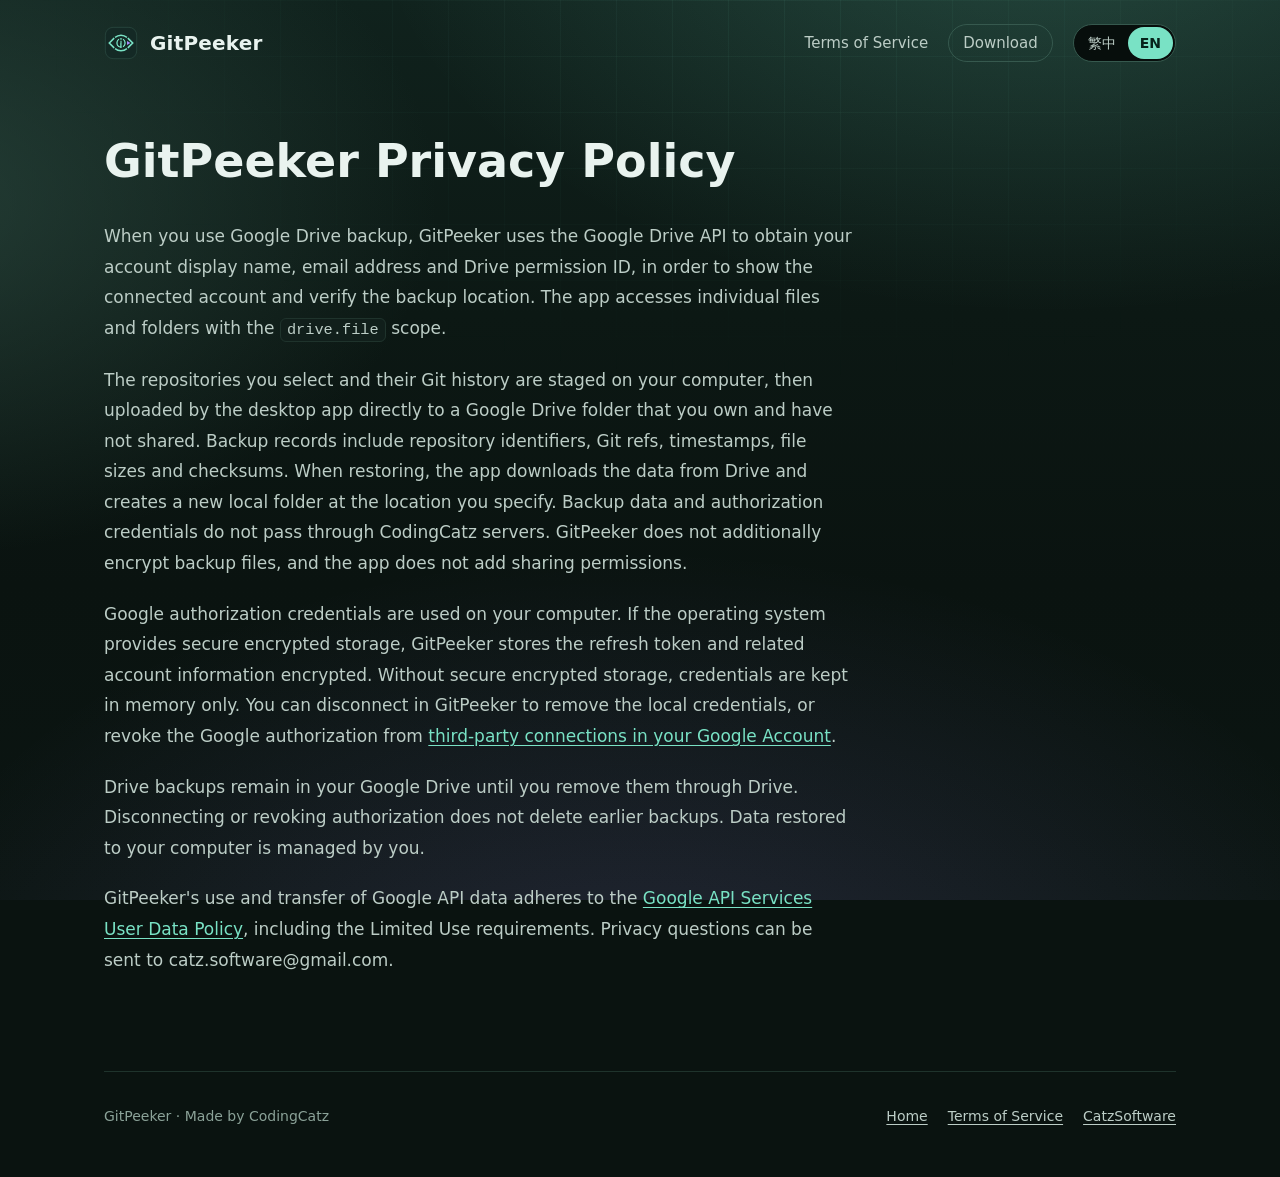
==== docs/privacy/index.html @ ed902996 "1.0.0 上線" ====
<!doctype html>
<html lang="zh-Hant-TW">
<head>
<meta charset="utf-8">
<meta name="viewport" content="width=device-width, initial-scale=1">
<title>GitPeeker 隱私權政策 · CatzSoftware</title>
<meta name="description" content="GitPeeker 桌面版下載與 Google Drive 備份說明">
<meta name="theme-color" content="#0a1310">
<link rel="icon" href="../icon.svg" type="image/svg+xml">
<link rel="stylesheet" href="../style.css">
</head>
<body>
<div class="wrap">
  <header class="top">
    <a class="brand" href="../" aria-label="GitPeeker 首頁"><img src="../icon.svg" alt="" width="34" height="34">GitPeeker</a>
    <nav aria-label="頁首連結">
      <a href="../terms/">服務條款</a>
      <a class="top-link" href="../#get">下載</a>
      <span class="lang" role="group" aria-label="語言">
        <button type="button" lang="zh-Hant" data-lang="zh-Hant" aria-pressed="true">繁中</button>
        <button type="button" lang="en" data-lang="en" aria-pressed="false">EN</button>
      </span>
    </nav>
  </header>
  <main class="doc">
    <h1>GitPeeker 隱私權政策</h1>
    <p data-i18n-html>使用 Google Drive 備份時，GitPeeker 透過 Google Drive API 取得帳號顯示名稱、電子郵件和 Drive 權限識別碼，用於顯示已連接的帳號並核對備份位置。程式以 <code>drive.file</code> 權限存取個別檔案與資料夾。</p>
    <p>你選取的儲存庫及 Git 歷史會暫存在本機，接著由桌面程式直接上傳到你擁有且未共用的 Google Drive 資料夾。備份紀錄包含儲存庫識別資訊、Git refs、時間、檔案大小與校驗值。還原時，程式從 Drive 下載資料，在你指定的位置建立新的本機目錄。備份資料與授權憑證不經 CodingCatz 的伺服器。備份檔案未由 GitPeeker 另行加密，程式也不會新增共用權限。</p>
    <p data-i18n-html>Google 授權憑證在本機使用。若作業系統提供安全的加密儲存，GitPeeker 會加密保存更新憑證及相關帳號資訊。沒有安全的加密儲存時，憑證只保留在記憶體。你可在 GitPeeker 解除連線以移除本機授權憑證，或從 <a href="https://myaccount.google.com/connections">Google 帳戶的第三方連線</a>撤銷 Google 授權。</p>
    <p>Drive 備份會保留在你的 Google Drive，直到你透過 Drive 移除它們。解除連線或撤銷授權不會刪除先前的備份。還原到本機的資料由你管理。</p>
    <p data-i18n-html>GitPeeker 對 Google API 資料的使用與移轉遵循 <a href="https://developers.google.com/terms/api-services-user-data-policy">Google API Services User Data Policy</a>，包括 Limited Use 要求。隱私問題可寄至 catz.software@gmail.com。</p>
  </main>
  <footer>
    <span>GitPeeker · CodingCatz 製作</span>
    <nav aria-label="頁尾連結">
      <a href="../">首頁</a>
      <a href="../terms/">服務條款</a>
      <a href="https://github.com/CatzSoftware">CatzSoftware</a>
    </nav>
  </footer>
</div>
<script src="../i18n.js"></script>
</body>
</html>
---- docs/style.css ----
/* GitPeeker 公開頁共用樣式：首頁、隱私權政策、服務條款三頁都讀這一份。 */
:root {
  --bg: #0a1310;
  --bg-raise: #111f1b;
  --bg-sunk: #070e0c;
  --line: #1f332c;
  --line-strong: #36594e;
  --ink: #e9f3ef;
  --ink-soft: #bccdc6;
  --muted: #8ba298;
  --mint: #79e2c5;
  --mint-dark: #06231b;
  --violet: #a78bfa;
  --violet-ink: #c9b8ff;
  --mono: ui-monospace, "Cascadia Code", "SF Mono", Consolas, "Liberation Mono", monospace;
  --sans: "PingFang TC", "Noto Sans TC", "Microsoft JhengHei", system-ui, sans-serif;
  --ease-out: cubic-bezier(0.22, 1, 0.36, 1);
}
* { box-sizing: border-box; }
html { color-scheme: dark; }
body {
  margin: 0;
  color: var(--ink);
  background-color: var(--bg);
  background-image:
    radial-gradient(1100px 680px at 82% -12%, rgba(121, 226, 197, 0.2), transparent 62%),
    radial-gradient(900px 600px at -8% 22%, rgba(54, 89, 78, 0.55), transparent 60%),
    radial-gradient(1200px 760px at 50% 116%, rgba(167, 139, 250, 0.16), transparent 65%),
    linear-gradient(180deg, #10221d 0%, #0c1814 35%, var(--bg) 65%, #0b1512 100%);
  background-attachment: fixed;
  font: 17px/1.8 var(--sans);
  -webkit-font-smoothing: antialiased;
}
/* 細網格：只在頁首附近看得到，往下淡出 */
body::before {
  content: "";
  position: fixed;
  inset: 0;
  pointer-events: none;
  background-image:
    linear-gradient(rgba(121, 226, 197, 0.06) 1px, transparent 1px),
    linear-gradient(90deg, rgba(121, 226, 197, 0.06) 1px, transparent 1px);
  background-size: 56px 56px;
  mask-image: radial-gradient(1000px 520px at 60% 0%, #000 0%, transparent 75%);
  -webkit-mask-image: radial-gradient(1000px 520px at 60% 0%, #000 0%, transparent 75%);
}
a { color: var(--mint); text-underline-offset: 0.2em; }
:focus-visible { outline: 2px solid var(--mint); outline-offset: 3px; border-radius: 6px; }
[hidden] { display: none !important; }
.wrap { position: relative; max-width: 1120px; margin: 0 auto; padding: 0 24px; }
.sr-only { position: absolute; width: 1px; height: 1px; overflow: hidden; clip: rect(0 0 0 0); white-space: nowrap; }
code, kbd { font-family: var(--mono); }
code { font-size: 0.9em; padding: 0.12em 0.4em; border-radius: 6px; background: var(--bg-raise); border: 1px solid var(--line); }
kbd {
  font-weight: 600; font-size: 13px; line-height: 1; padding: 4px 7px; border-radius: 6px;
  border: 1px solid var(--line-strong); border-bottom-width: 2px; background: var(--bg-sunk); color: var(--ink);
}

/* ── 頁首 ── */
.top { display: flex; align-items: center; justify-content: space-between; gap: 16px; padding: 24px 0; }
.brand { display: flex; align-items: center; gap: 12px; text-decoration: none; color: var(--ink); font-weight: 700; font-size: 20px; letter-spacing: 0.01em; }
.brand img { width: 34px; height: 34px; }
.top nav { display: flex; align-items: center; gap: 20px; }
.top nav a { color: var(--ink-soft); text-decoration: none; font-size: 15px; }
.top nav a:hover { color: var(--ink); }
/* 下載鈕與語系切換同高：兩者都用這個高度，不各自靠內距撐 */
.top nav a.top-link, .lang { height: 38px; box-sizing: border-box; display: inline-flex; align-items: center; }
.top nav a.top-link { padding: 0 14px; border: 1px solid var(--line-strong); border-radius: 999px; }
.top nav a.top-link:hover { border-color: var(--mint); }
.lang { padding: 2px; border: 1px solid var(--line-strong); border-radius: 999px; background: var(--bg-sunk); }
.lang button { height: 100%; padding: 0 12px; border: 0; border-radius: 999px; background: none; color: var(--ink-soft); font: inherit; font-size: 14px; line-height: 1.2; white-space: nowrap; cursor: pointer; }
.lang button[aria-pressed="true"] { background: var(--mint); color: var(--mint-dark); font-weight: 600; }
.lang button:not([aria-pressed="true"]):hover { color: var(--ink); }
.lang button:focus-visible { outline: 2px solid var(--mint); outline-offset: 2px; }

/* ── 主視覺 ── */
.hero { display: grid; grid-template-columns: 1fr 1.1fr; gap: 56px; align-items: center; padding: 64px 0 96px; }
.hero h1 { margin: 0; font-size: clamp(36px, 5.2vw, 64px); line-height: 1.15; letter-spacing: -0.01em; font-weight: 800; text-wrap: balance; }
.hero h1 em { font-style: normal; color: var(--mint); }
/* 英文標題字母多，縮一級才能維持兩行 */
html[lang="en"] .hero h1 { font-size: clamp(32px, 4.4vw, 60px); }
.hero p { margin: 24px 0 0; font-size: 19px; color: var(--ink-soft); max-width: 32em; text-wrap: pretty; }
.cta { display: flex; flex-wrap: wrap; align-items: center; gap: 12px 16px; margin-top: 40px; }
.btn {
  display: inline-flex; align-items: center; gap: 10px;
  min-height: 48px; padding: 0 22px;
  border-radius: 10px; font: inherit; font-size: 16px; font-weight: 700;
  border: 1px solid transparent; text-decoration: none; cursor: pointer;
  transition: background-color 200ms var(--ease-out), border-color 200ms var(--ease-out), color 200ms var(--ease-out);
}
.btn svg { width: 18px; height: 18px; }
.btn-primary { background: var(--mint); color: var(--mint-dark); }
.btn-primary:hover { background: #9aecd5; }
.btn-ghost { background: transparent; color: var(--ink-soft); border-color: var(--line-strong); }
.btn-ghost:hover { color: var(--ink); border-color: var(--mint); }
.hero .platforms { margin-top: 18px; font-size: 15px; color: var(--muted); }

/* 主視覺的視窗示範：左邊檔案、右邊預覽 */
.stage {
  border: 1px solid var(--line-strong);
  border-radius: 16px;
  background: linear-gradient(180deg, rgba(20, 41, 37, 0.94), rgba(10, 19, 16, 0.97));
  box-shadow: 0 30px 80px -30px rgba(0, 0, 0, 0.8);
  overflow: hidden;
}
.stage-bar { display: flex; align-items: center; gap: 8px; padding: 12px 16px; border-bottom: 1px solid var(--line); color: var(--muted); font-size: 13px; }
.stage-bar b { width: 10px; height: 10px; border-radius: 50%; background: var(--line-strong); }
.stage-bar span { margin-left: 8px; font-family: var(--mono); }
.stage-body { display: grid; grid-template-columns: 200px minmax(0, 1fr); min-height: 304px; }
.tree { display: grid; align-content: start; gap: 2px; padding: 12px 8px; border-right: 1px solid var(--line); }
.tree button {
  min-height: 40px; padding: 0 12px; border: 0; border-radius: 8px;
  font: 500 14px/1.3 var(--mono); text-align: left; color: var(--ink-soft); background: transparent; cursor: pointer;
  overflow-wrap: anywhere;
  transition: background-color 200ms var(--ease-out), color 200ms var(--ease-out);
}
.tree button:hover { color: var(--ink); background: rgba(121, 226, 197, 0.07); }
.tree button[aria-pressed="true"] { color: var(--mint); background: rgba(121, 226, 197, 0.14); }
.pane { padding: 24px; min-width: 0; }
.stage-foot { padding: 14px 24px; border-top: 1px solid var(--line); color: var(--muted); font-size: 14px; }

/* 示範裡的假內容：文件、網站、圖表、影片 */
.pv-title { margin: 0 0 10px; font-size: 22px; font-weight: 800; line-height: 1.3; }
.pv p { margin: 0 0 10px; font-size: 15px; line-height: 1.7; color: var(--ink-soft); }
.pv ul { margin: 0; padding-left: 1.2em; font-size: 15px; line-height: 1.9; color: var(--ink-soft); }
.pv-nav { display: flex; align-items: center; gap: 16px; padding-bottom: 12px; margin-bottom: 20px; border-bottom: 1px solid var(--line); font-size: 13px; color: var(--muted); }
.pv-nav b { margin-right: auto; font-size: 15px; color: var(--ink); }
.pv-chip { display: inline-block; margin-top: 6px; padding: 6px 14px; border-radius: 8px; font-size: 14px; font-weight: 700; background: var(--violet); color: #170d33; }
.pv-flow { display: block; width: 100%; max-width: 360px; height: auto; margin: 4px auto 12px; }
.pv-flow rect { fill: var(--bg-raise); stroke: var(--line-strong); }
.pv-flow rect.on { stroke: var(--mint); }
.pv-flow text { fill: var(--ink); font: 600 14px var(--sans); text-anchor: middle; }
.pv-flow path { fill: none; stroke: var(--muted); stroke-width: 1.5; }
.pv-flow polygon { fill: var(--muted); }
.pv-screen { display: grid; place-items: center; aspect-ratio: 16 / 9; max-height: 170px; width: 100%; border-radius: 10px; border: 1px solid var(--line); background: var(--bg-sunk); }
.pv-screen svg { width: 44px; height: 44px; fill: var(--mint); }
.pv-seek { height: 4px; margin: 14px 0 10px; border-radius: 2px; background: var(--line-strong); }
.pv-seek i { display: block; width: 34%; height: 100%; border-radius: 2px; background: var(--mint); }

/* ── 段落 ── */
.block { padding: 96px 0; }
.block-hero { padding: 0; }
.sec-head { max-width: 40em; margin-bottom: 48px; }
.sec-head h2 { margin: 0; font-size: clamp(28px, 3.4vw, 40px); line-height: 1.25; font-weight: 800; text-wrap: balance; }
.sec-head p { margin: 16px 0 0; color: var(--ink-soft); }
.tag { margin-left: 10px; padding: 3px 10px; border-radius: 999px; border: 1px solid var(--line-strong); font-size: 14px; font-weight: 600; color: var(--violet-ink); vertical-align: 0.3em; white-space: nowrap; }

/* ── 三個核心體驗：三欄並排，示範框對齊在下方 ── */
.rows { display: grid; grid-template-columns: repeat(3, minmax(0, 1fr)); grid-template-rows: auto auto; column-gap: 32px; row-gap: 24px; }
.row { display: grid; grid-row: span 2; grid-template-rows: subgrid; row-gap: 24px; }
.row h3 { margin: 0; font-size: 24px; line-height: 1.35; text-wrap: balance; }
.row p { margin: 12px 0 0; color: var(--ink-soft); }
.demo {
  margin: 0;
  border: 1px solid var(--line);
  border-radius: 14px;
  background: rgba(8, 16, 13, 0.75);
  padding: 22px 24px;
  display: grid; gap: 14px; align-content: start;
}
.step { display: grid; grid-template-columns: 78px 1fr; gap: 12px; align-items: baseline; }
.step dt { color: var(--muted); font-size: 14px; }
.step dd { margin: 0; font: 600 16px/1.6 var(--mono); color: var(--ink); overflow-wrap: anywhere; }
.step dd.say { font-family: var(--sans); font-size: 18px; }
.step dd .hit { color: var(--mint); }

/* ── 同一個檔的三種看法：可以真的切 ── */
.domain {
  display: grid; grid-template-columns: 0.9fr 1.1fr; gap: 48px; align-items: start;
  padding: 40px; border-radius: 20px;
  border: 1px solid var(--line-strong);
  background:
    radial-gradient(600px 300px at 100% 0%, rgba(167, 139, 250, 0.14), transparent 70%),
    linear-gradient(160deg, rgba(29, 86, 71, 0.5), rgba(10, 19, 16, 0.92) 60%);
}
.domain h2 { margin: 0; font-size: clamp(28px, 3.2vw, 38px); line-height: 1.25; font-weight: 800; text-wrap: balance; }
.domain p { margin: 16px 0 0; color: var(--ink-soft); }
.switch { display: inline-flex; padding: 4px; margin-top: 28px; border-radius: 12px; border: 1px solid var(--line-strong); background: var(--bg-sunk); }
.switch button {
  min-height: 44px; padding: 0 20px; border: 0; border-radius: 9px;
  font: inherit; font-size: 16px; font-weight: 700; color: var(--muted); background: transparent; cursor: pointer;
  transition: background-color 200ms var(--ease-out), color 200ms var(--ease-out);
}
.switch button[aria-pressed="true"] { background: var(--mint); color: var(--mint-dark); }
.switch button:not([aria-pressed="true"]):hover { color: var(--ink); }
.hint { margin-top: 14px; color: var(--muted); font-size: 14px; }
.view { border: 1px solid var(--line); border-radius: 14px; background: rgba(8, 16, 13, 0.8); overflow: hidden; }
.view-bar { padding: 10px 18px; border-bottom: 1px solid var(--line); font: 500 13px/1.4 var(--mono); color: var(--muted); }
.view-body { padding: 22px 24px; min-height: 236px; }
.view-body ol, .view-body pre { margin: 0; font: 500 15px/1.9 var(--mono); color: var(--ink-soft); white-space: pre-wrap; overflow-wrap: anywhere; }
.view-body ol { padding-left: 2.4em; }
.view-body ol li::marker { color: var(--muted); }

/* ── 其他功能：清單，不是卡片 ── */
.plain { display: grid; grid-template-columns: repeat(2, minmax(0, 1fr)); column-gap: 56px; margin: 0; }
.plain > div { padding: 24px 0; border-top: 1px solid var(--line); }
.plain dt { font-size: 19px; font-weight: 700; }
.plain dd { margin: 6px 0 0; color: var(--ink-soft); }

/* ── 放心用 ── */
.trust { display: grid; grid-template-columns: repeat(3, minmax(0, 1fr)); border-top: 1px solid var(--line-strong); border-bottom: 1px solid var(--line-strong); }
.trust > div { padding: 32px 28px 32px 0; }
.trust > div + div { padding-left: 28px; border-left: 1px solid var(--line); }
.trust strong { display: block; font-size: 20px; margin-bottom: 6px; }
.trust p { margin: 0; color: var(--ink-soft); font-size: 16px; }
.trust-wrap { margin-top: 48px; }

/* ── Google Drive 備份 ── */
.backup { display: grid; grid-template-columns: 1fr 1fr; gap: 56px; align-items: start; }
.backup h2 { margin: 0; font-size: clamp(28px, 3.4vw, 40px); line-height: 1.25; font-weight: 800; text-wrap: balance; }
.backup p { margin: 16px 0 0; color: var(--ink-soft); }
.grid-table { width: 100%; border-collapse: collapse; }
.grid-table th { text-align: left; color: var(--muted); font-size: 13px; font-weight: 600; padding: 0 12px 10px; }
.grid-table td { padding: 14px 12px; border-top: 1px solid var(--line); vertical-align: baseline; }
.grid-table td:first-child { font-weight: 700; }
.grid-table td + td { color: var(--ink-soft); }
.grid-table a:not([href]) { color: inherit; }
.grid-table tr.mine td { background: rgba(121, 226, 197, 0.08); }
.grid-table .you { margin-left: 8px; font-size: 13px; font-weight: 600; color: var(--mint); white-space: nowrap; }

/* ── 下載 ── */
.block-end { padding: 0; }
.get { text-align: center; padding: 112px 0 96px; }
.get img.big { width: 72px; height: 72px; }
.get h2 { margin: 20px 0 0; font-size: clamp(30px, 4vw, 48px); line-height: 1.2; font-weight: 800; }
.get p { margin: 14px auto 0; color: var(--ink-soft); max-width: 34em; }
.get .grid-table { max-width: 720px; margin: 32px auto 0; text-align: left; }
.get .cta { justify-content: center; margin-top: 32px; }
.get .note { font-size: 14px; color: var(--muted); max-width: 44em; }

footer { display: flex; flex-wrap: wrap; justify-content: space-between; gap: 8px 24px; padding: 32px 0 48px; border-top: 1px solid var(--line); color: var(--muted); font-size: 14px; }
footer nav { display: flex; flex-wrap: wrap; gap: 8px 20px; }
footer a { color: var(--ink-soft); }

/* ── 隱私權政策、服務條款：單欄文件 ── */
.doc { max-width: 44em; padding: 48px 0 96px; }
.doc h1 { margin: 0; font-size: clamp(30px, 4.4vw, 46px); line-height: 1.2; font-weight: 800; text-wrap: balance; }
.doc p { margin: 20px 0 0; color: var(--ink-soft); }
.doc h1 + p { margin-top: 32px; }

/* ── 一屏一塊：夠寬也夠高的視窗每塊剛好一屏並吸附；手機與矮視窗照常捲動 ── */
@media (min-width: 901px) and (min-height: 640px) {
  html.paged { scroll-snap-type: y mandatory; }
  .block {
    min-height: 100vh; min-height: 100dvh;
    display: flex; flex-direction: column; justify-content: center;
    padding: 48px 0;
    scroll-snap-align: start; scroll-snap-stop: always;
  }
  .block-hero, .block-end { padding: 0; justify-content: flex-start; }
  .block-hero .hero { flex: 1; padding: 24px 0 64px; }
  .block-end .get { flex: 1; display: flex; flex-direction: column; align-items: center; justify-content: center; padding: 32px 0; }
  .block-more .sec-head { margin-bottom: 28px; }
  .block-more .plain > div { padding: 18px 0; }
  .block-more .trust-wrap { margin-top: 32px; }
  .block-more .trust > div { padding-top: 24px; padding-bottom: 24px; }
}
/* 筆電扣掉瀏覽器工具列常只剩 700 上下，內容最多的兩塊再收一次間距 */
@media (min-width: 901px) and (min-height: 640px) and (max-height: 799px) {
  .block-more { padding: 24px 0; }
  .block-more .sec-head { margin-bottom: 20px; }
  .block-more .plain > div { padding: 12px 0; }
  .block-more .trust-wrap { margin-top: 20px; }
  .block-more .trust > div { padding-top: 16px; padding-bottom: 16px; }
  .block-end .get { padding: 16px 0; }
  .get img.big { width: 56px; height: 56px; }
  .get h2 { margin-top: 12px; }
  .get .grid-table { margin-top: 20px; }
  .get .grid-table td { padding-top: 10px; padding-bottom: 10px; }
  .get .cta { margin-top: 20px; }
}
@media (min-width: 901px) and (min-height: 640px) and (prefers-reduced-motion: no-preference) {
  html.paged { scroll-behavior: smooth; }
}
/* 手機與矮視窗：一塊常比一屏高，只在接近開頭時對齊，捲到中間照常停住 */
@media (max-width: 900px), (max-height: 639px) {
  html.paged { scroll-snap-type: y proximity; }
  .block { scroll-snap-align: start; }
}

@media (max-width: 900px) {
  .hero, .domain, .backup { grid-template-columns: 1fr; }
  .hero { padding: 32px 0 72px; gap: 40px; }
  .rows { grid-template-columns: 1fr; grid-template-rows: none; row-gap: 56px; }
  .row { grid-row: auto; grid-template-rows: none; }
  .domain { padding: 28px 20px; gap: 32px; }
  .backup { gap: 32px; }
  .plain { grid-template-columns: 1fr; }
  .trust { grid-template-columns: 1fr; }
  .trust > div, .trust > div + div { padding: 24px 0; border-left: 0; }
  .trust > div + div { border-top: 1px solid var(--line); }
  .block { padding: 72px 0; }
  .block-hero, .block-end { padding: 0; }
  .get { padding: 72px 0; }
}
@media (max-width: 560px) {
  .wrap { padding: 0 16px; }
  .top nav a:not(.top-link) { display: none; }
  .top { gap: 12px; }
  .top nav { gap: 8px; }
  .top nav a.top-link { padding: 0 10px; font-size: 14px; }
  .lang button { padding: 0 8px; font-size: 13px; }
  .stage-body { grid-template-columns: 1fr; min-height: 0; }
  .tree { grid-template-columns: repeat(2, minmax(0, 1fr)); border-right: 0; border-bottom: 1px solid var(--line); }
  .tree button { min-height: 44px; }
  .pane { padding: 20px 16px; min-height: 250px; }
  .step { grid-template-columns: 1fr; gap: 2px; }
  .switch { display: flex; }
  .switch button { flex: 1; padding: 0 10px; }
  .view-body { padding: 18px 16px; }
  .grid-table th, .grid-table td { padding-left: 6px; padding-right: 6px; }
  .get .grid-table { font-size: 15px; }
}
@media (prefers-reduced-motion: reduce) {
  .btn, .tree button, .switch button { transition: none; }
}
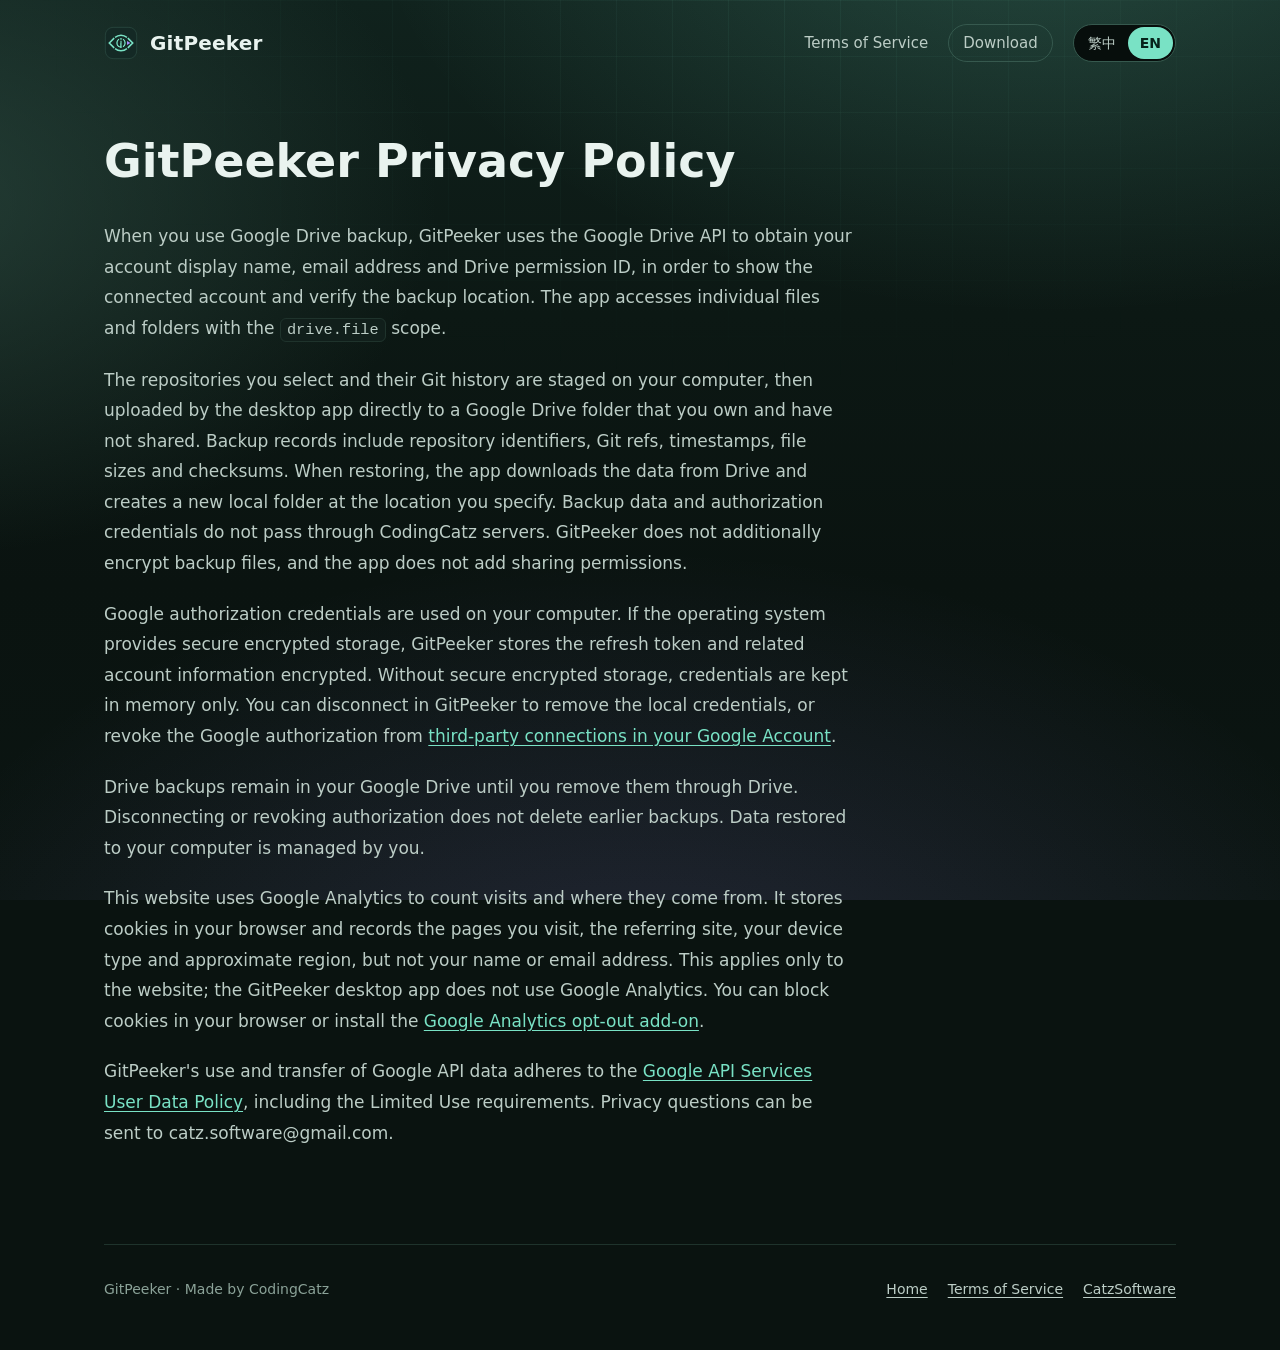
==== commit 7bddeb91: "網頁更新 1.0.0" ====
--- a/docs/privacy/index.html
+++ b/docs/privacy/index.html
@@ -2,6 +2,14 @@
 <html lang="zh-Hant-TW">
 <head>
 <meta charset="utf-8">
+<!-- Google tag (gtag.js) -->
+<script async src="https://www.googletagmanager.com/gtag/js?id=G-WJEBBVJM6R"></script>
+<script>
+  window.dataLayer = window.dataLayer || [];
+  function gtag(){dataLayer.push(arguments);}
+  gtag('js', new Date());
+  gtag('config', 'G-WJEBBVJM6R');
+</script>
 <meta name="viewport" content="width=device-width, initial-scale=1">
 <title>GitPeeker 隱私權政策 · CatzSoftware</title>
 <meta name="description" content="GitPeeker 桌面版下載與 Google Drive 備份說明">
@@ -28,6 +36,7 @@
     <p>你選取的儲存庫及 Git 歷史會暫存在本機，接著由桌面程式直接上傳到你擁有且未共用的 Google Drive 資料夾。備份紀錄包含儲存庫識別資訊、Git refs、時間、檔案大小與校驗值。還原時，程式從 Drive 下載資料，在你指定的位置建立新的本機目錄。備份資料與授權憑證不經 CodingCatz 的伺服器。備份檔案未由 GitPeeker 另行加密，程式也不會新增共用權限。</p>
     <p data-i18n-html>Google 授權憑證在本機使用。若作業系統提供安全的加密儲存，GitPeeker 會加密保存更新憑證及相關帳號資訊。沒有安全的加密儲存時，憑證只保留在記憶體。你可在 GitPeeker 解除連線以移除本機授權憑證，或從 <a href="https://myaccount.google.com/connections">Google 帳戶的第三方連線</a>撤銷 Google 授權。</p>
     <p>Drive 備份會保留在你的 Google Drive，直到你透過 Drive 移除它們。解除連線或撤銷授權不會刪除先前的備份。還原到本機的資料由你管理。</p>
+    <p data-i18n-html>本網站使用 Google Analytics 統計瀏覽人數與來源，會在瀏覽器存放 Cookie，記錄造訪的頁面、來源網站、裝置類型與大略地區，不記錄姓名或電子郵件。這只涉及網站，GitPeeker 桌面程式不使用 Google Analytics。你可以在瀏覽器封鎖 Cookie，或安裝 <a href="https://tools.google.com/dlpage/gaoptout">Google Analytics 停用外掛</a>。</p>
     <p data-i18n-html>GitPeeker 對 Google API 資料的使用與移轉遵循 <a href="https://developers.google.com/terms/api-services-user-data-policy">Google API Services User Data Policy</a>，包括 Limited Use 要求。隱私問題可寄至 catz.software@gmail.com。</p>
   </main>
   <footer>
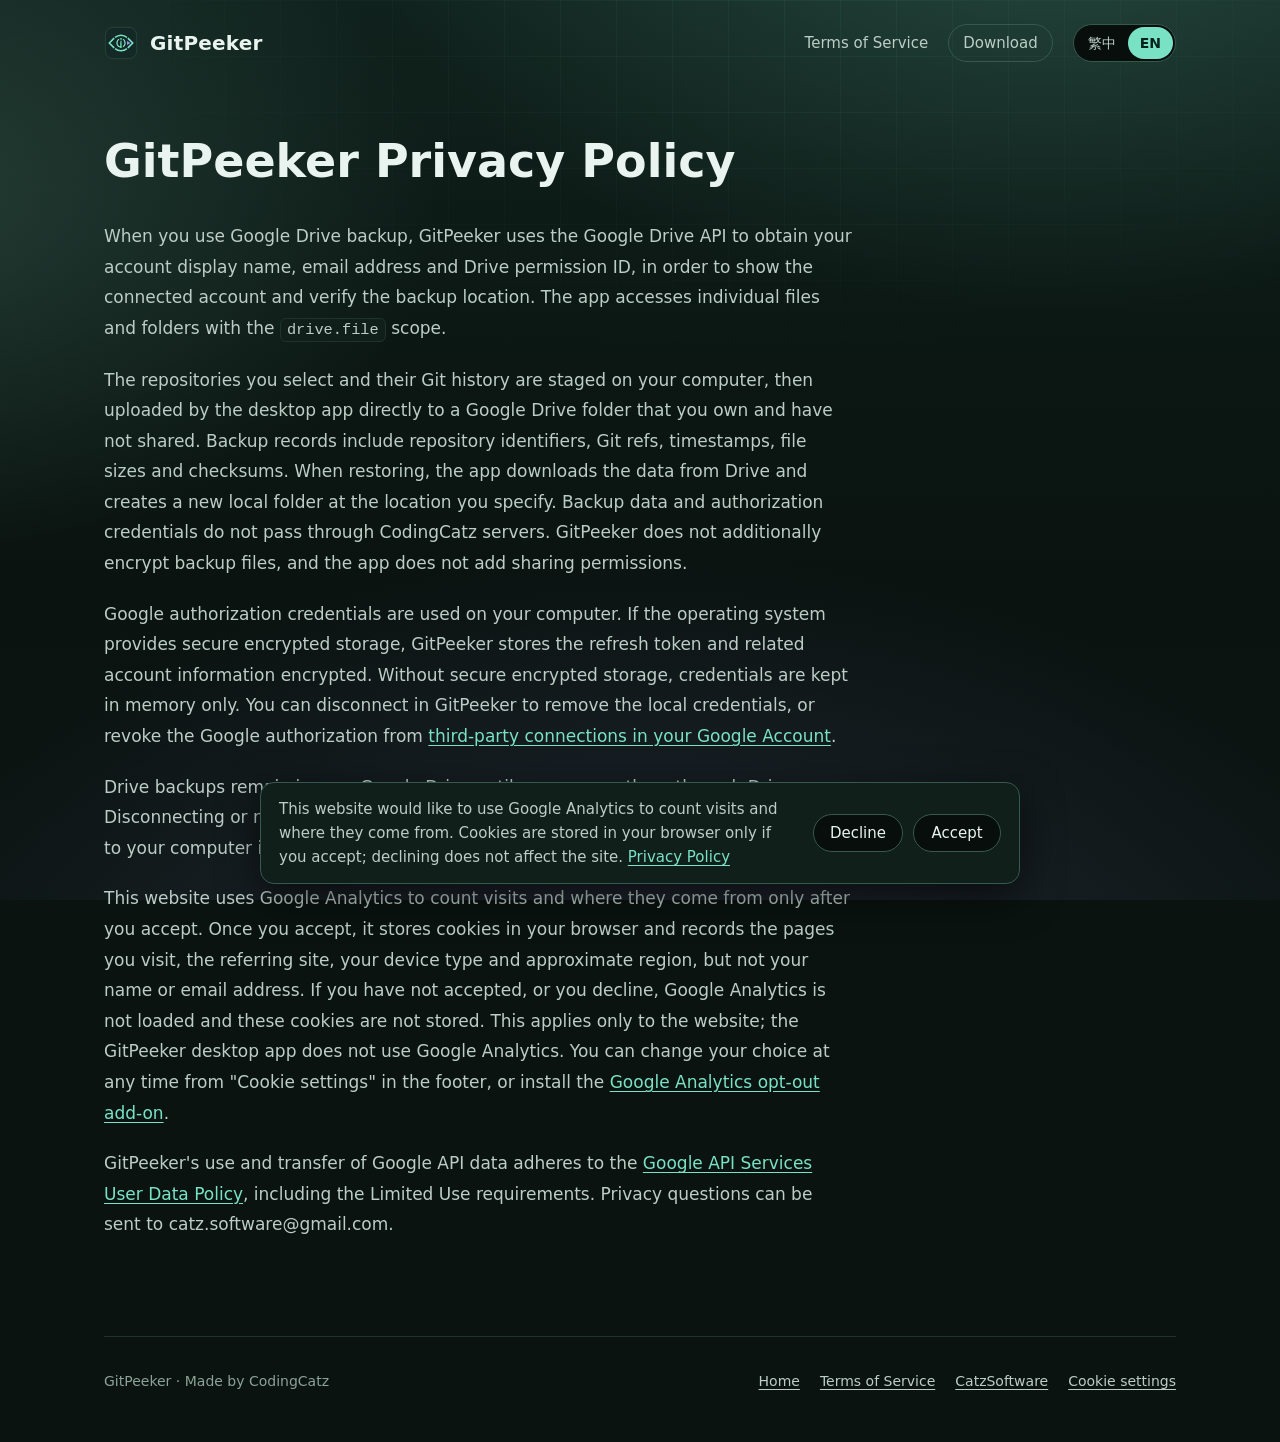
==== commit dc40e58d: "網頁更新 1.0.0" ====
--- a/docs/privacy/index.html
+++ b/docs/privacy/index.html
@@ -2,14 +2,6 @@
 <html lang="zh-Hant-TW">
 <head>
 <meta charset="utf-8">
-<!-- Google tag (gtag.js) -->
-<script async src="https://www.googletagmanager.com/gtag/js?id=G-WJEBBVJM6R"></script>
-<script>
-  window.dataLayer = window.dataLayer || [];
-  function gtag(){dataLayer.push(arguments);}
-  gtag('js', new Date());
-  gtag('config', 'G-WJEBBVJM6R');
-</script>
 <meta name="viewport" content="width=device-width, initial-scale=1">
 <title>GitPeeker 隱私權政策 · CatzSoftware</title>
 <meta name="description" content="GitPeeker 桌面版下載與 Google Drive 備份說明">
@@ -36,7 +28,7 @@
     <p>你選取的儲存庫及 Git 歷史會暫存在本機，接著由桌面程式直接上傳到你擁有且未共用的 Google Drive 資料夾。備份紀錄包含儲存庫識別資訊、Git refs、時間、檔案大小與校驗值。還原時，程式從 Drive 下載資料，在你指定的位置建立新的本機目錄。備份資料與授權憑證不經 CodingCatz 的伺服器。備份檔案未由 GitPeeker 另行加密，程式也不會新增共用權限。</p>
     <p data-i18n-html>Google 授權憑證在本機使用。若作業系統提供安全的加密儲存，GitPeeker 會加密保存更新憑證及相關帳號資訊。沒有安全的加密儲存時，憑證只保留在記憶體。你可在 GitPeeker 解除連線以移除本機授權憑證，或從 <a href="https://myaccount.google.com/connections">Google 帳戶的第三方連線</a>撤銷 Google 授權。</p>
     <p>Drive 備份會保留在你的 Google Drive，直到你透過 Drive 移除它們。解除連線或撤銷授權不會刪除先前的備份。還原到本機的資料由你管理。</p>
-    <p data-i18n-html>本網站使用 Google Analytics 統計瀏覽人數與來源，會在瀏覽器存放 Cookie，記錄造訪的頁面、來源網站、裝置類型與大略地區，不記錄姓名或電子郵件。這只涉及網站，GitPeeker 桌面程式不使用 Google Analytics。你可以在瀏覽器封鎖 Cookie，或安裝 <a href="https://tools.google.com/dlpage/gaoptout">Google Analytics 停用外掛</a>。</p>
+    <p data-i18n-html>本網站在你同意後才使用 Google Analytics 統計瀏覽人數與來源。同意後會在瀏覽器存放 Cookie，記錄造訪的頁面、來源網站、裝置類型與大略地區，不記錄姓名或電子郵件；沒有同意或選擇拒絕時不載入 Google Analytics，也不存放這些 Cookie。這只涉及網站，GitPeeker 桌面程式不使用 Google Analytics。你可以隨時從頁尾的「Cookie 設定」改變選擇，或安裝 <a href="https://tools.google.com/dlpage/gaoptout">Google Analytics 停用外掛</a>。</p>
     <p data-i18n-html>GitPeeker 對 Google API 資料的使用與移轉遵循 <a href="https://developers.google.com/terms/api-services-user-data-policy">Google API Services User Data Policy</a>，包括 Limited Use 要求。隱私問題可寄至 catz.software@gmail.com。</p>
   </main>
   <footer>
@@ -49,5 +41,6 @@
   </footer>
 </div>
 <script src="../i18n.js"></script>
+<script src="../analytics.js"></script>
 </body>
 </html>
--- a/docs/style.css
+++ b/docs/style.css
@@ -231,6 +231,19 @@
 footer { display: flex; flex-wrap: wrap; justify-content: space-between; gap: 8px 24px; padding: 32px 0 48px; border-top: 1px solid var(--line); color: var(--muted); font-size: 14px; }
 footer nav { display: flex; flex-wrap: wrap; gap: 8px 20px; }
 footer a { color: var(--ink-soft); }
+footer .consent-settings { padding: 0; border: 0; background: none; color: var(--ink-soft); font: inherit; text-decoration: underline; text-underline-offset: 0.2em; cursor: pointer; }
+footer .consent-settings:hover { color: var(--ink); }
+
+/* 流量統計同意：貼在視窗底部，不擋住內容；同意與拒絕兩顆按鈕樣式相同 */
+.consent {
+  position: fixed; z-index: 50; left: 16px; right: 16px; bottom: 16px; margin: 0 auto; max-width: 760px; box-sizing: border-box;
+  display: flex; flex-wrap: wrap; align-items: center; justify-content: space-between; gap: 12px 20px; padding: 14px 18px;
+  border: 1px solid var(--line-strong); border-radius: 14px; background: var(--bg-raise); box-shadow: 0 12px 40px #0009;
+}
+.consent p { flex: 1 1 320px; margin: 0; font-size: 15px; line-height: 1.6; color: var(--ink-soft); }
+.consent div { display: flex; gap: 10px; margin-left: auto; }
+.consent button { min-width: 88px; height: 38px; padding: 0 16px; border: 1px solid var(--line-strong); border-radius: 999px; background: var(--bg-sunk); color: var(--ink); font: inherit; font-size: 15px; cursor: pointer; }
+.consent button:hover { border-color: var(--mint); }
 
 /* ── 隱私權政策、服務條款：單欄文件 ── */
 .doc { max-width: 44em; padding: 48px 0 96px; }
